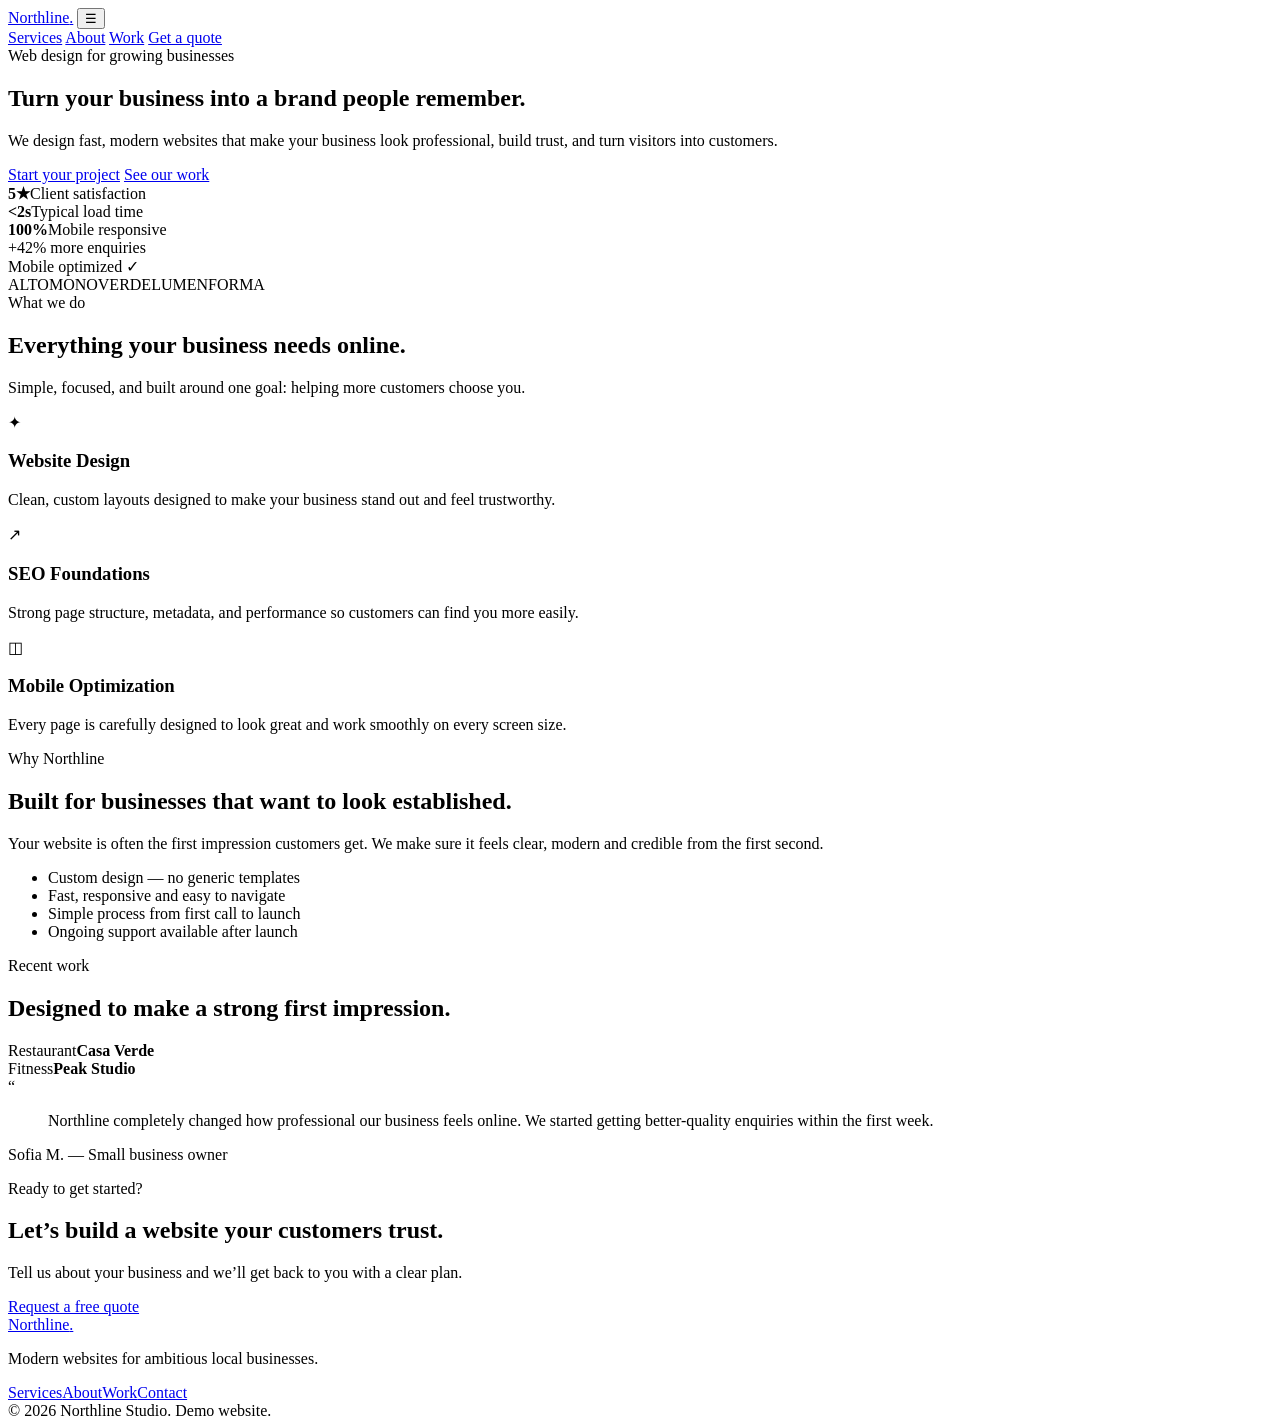
==== index.html @ 2c98f2bd "Add demo customer website homepage" ====
<!DOCTYPE html>
<html lang="en">
<head>
  <meta charset="UTF-8" />
  <meta name="viewport" content="width=device-width, initial-scale=1.0" />
  <meta name="description" content="Northline Studio creates modern websites for ambitious local businesses." />
  <title>Northline Studio — Modern Websites for Local Businesses</title>
  <link rel="preconnect" href="https://fonts.googleapis.com">
  <link rel="preconnect" href="https://fonts.gstatic.com" crossorigin>
  <link href="https://fonts.googleapis.com/css2?family=Manrope:wght@400;500;600;700;800&display=swap" rel="stylesheet">
  <link rel="stylesheet" href="styles.css" />
</head>
<body>
  <header class="site-header">
    <div class="container nav">
      <a class="brand" href="#top">Northline<span>.</span></a>
      <button class="menu-toggle" aria-label="Open menu">☰</button>
      <nav class="nav-links">
        <a href="#services">Services</a>
        <a href="#about">About</a>
        <a href="#work">Work</a>
        <a href="#contact" class="nav-cta">Get a quote</a>
      </nav>
    </div>
  </header>

  <main id="top">
    <section class="hero">
      <div class="container hero-grid">
        <div class="hero-copy reveal">
          <div class="eyebrow">Web design for growing businesses</div>
          <h1>Turn your business into a brand people remember.</h1>
          <p>We design fast, modern websites that make your business look professional, build trust, and turn visitors into customers.</p>
          <div class="hero-actions">
            <a href="#contact" class="btn btn-primary">Start your project</a>
            <a href="#work" class="btn btn-secondary">See our work</a>
          </div>
          <div class="hero-proof">
            <div><strong>5★</strong><span>Client satisfaction</span></div>
            <div><strong>&lt;2s</strong><span>Typical load time</span></div>
            <div><strong>100%</strong><span>Mobile responsive</span></div>
          </div>
        </div>
        <div class="hero-card reveal">
          <div class="browser">
            <div class="browser-top"><span></span><span></span><span></span></div>
            <div class="mock-site">
              <div class="mock-nav"></div>
              <div class="mock-title"></div>
              <div class="mock-copy"></div>
              <div class="mock-copy short"></div>
              <div class="mock-button"></div>
              <div class="mock-grid"><div></div><div></div><div></div></div>
            </div>
          </div>
          <div class="floating-card fc-one">+42% more enquiries</div>
          <div class="floating-card fc-two">Mobile optimized ✓</div>
        </div>
      </div>
    </section>

    <section class="logo-strip">
      <div class="container logos">
        <span>ALTO</span><span>MONO</span><span>VERDE</span><span>LUMEN</span><span>FORMA</span>
      </div>
    </section>

    <section id="services" class="section">
      <div class="container">
        <div class="section-head reveal">
          <div class="eyebrow">What we do</div>
          <h2>Everything your business needs online.</h2>
          <p>Simple, focused, and built around one goal: helping more customers choose you.</p>
        </div>
        <div class="cards">
          <article class="card reveal"><div class="icon">✦</div><h3>Website Design</h3><p>Clean, custom layouts designed to make your business stand out and feel trustworthy.</p></article>
          <article class="card reveal"><div class="icon">↗</div><h3>SEO Foundations</h3><p>Strong page structure, metadata, and performance so customers can find you more easily.</p></article>
          <article class="card reveal"><div class="icon">◫</div><h3>Mobile Optimization</h3><p>Every page is carefully designed to look great and work smoothly on every screen size.</p></article>
        </div>
      </div>
    </section>

    <section id="about" class="section section-soft">
      <div class="container split">
        <div class="reveal"><div class="eyebrow">Why Northline</div><h2>Built for businesses that want to look established.</h2></div>
        <div class="about-copy reveal">
          <p>Your website is often the first impression customers get. We make sure it feels clear, modern and credible from the first second.</p>
          <ul>
            <li>Custom design — no generic templates</li>
            <li>Fast, responsive and easy to navigate</li>
            <li>Simple process from first call to launch</li>
            <li>Ongoing support available after launch</li>
          </ul>
        </div>
      </div>
    </section>

    <section id="work" class="section">
      <div class="container">
        <div class="section-head reveal">
          <div class="eyebrow">Recent work</div>
          <h2>Designed to make a strong first impression.</h2>
        </div>
        <div class="projects">
          <article class="project project-a reveal">
            <div class="project-visual"><div class="project-window"><div class="project-bar"></div><div class="project-block lg"></div><div class="project-block md"></div><div class="project-pill"></div></div></div>
            <div class="project-meta"><span>Restaurant</span><strong>Casa Verde</strong></div>
          </article>
          <article class="project project-b reveal">
            <div class="project-visual"><div class="project-window"><div class="project-bar"></div><div class="project-block lg"></div><div class="project-block md"></div><div class="project-pill"></div></div></div>
            <div class="project-meta"><span>Fitness</span><strong>Peak Studio</strong></div>
          </article>
        </div>
      </div>
    </section>

    <section class="testimonial section-soft">
      <div class="container narrow reveal">
        <div class="quote-mark">“</div>
        <blockquote>Northline completely changed how professional our business feels online. We started getting better-quality enquiries within the first week.</blockquote>
        <p class="quote-author">Sofia M. — Small business owner</p>
      </div>
    </section>

    <section id="contact" class="section contact">
      <div class="container contact-box reveal">
        <div><div class="eyebrow light">Ready to get started?</div><h2>Let’s build a website your customers trust.</h2><p>Tell us about your business and we’ll get back to you with a clear plan.</p></div>
        <a class="btn btn-light" href="mailto:hello@example.com">Request a free quote</a>
      </div>
    </section>
  </main>

  <footer>
    <div class="container footer-grid">
      <div><a class="brand" href="#top">Northline<span>.</span></a><p>Modern websites for ambitious local businesses.</p></div>
      <div class="footer-links"><a href="#services">Services</a><a href="#about">About</a><a href="#work">Work</a><a href="#contact">Contact</a></div>
    </div>
    <div class="container footer-bottom">© 2026 Northline Studio. Demo website.</div>
  </footer>

  <script src="script.js"></script>
</body>
</html>
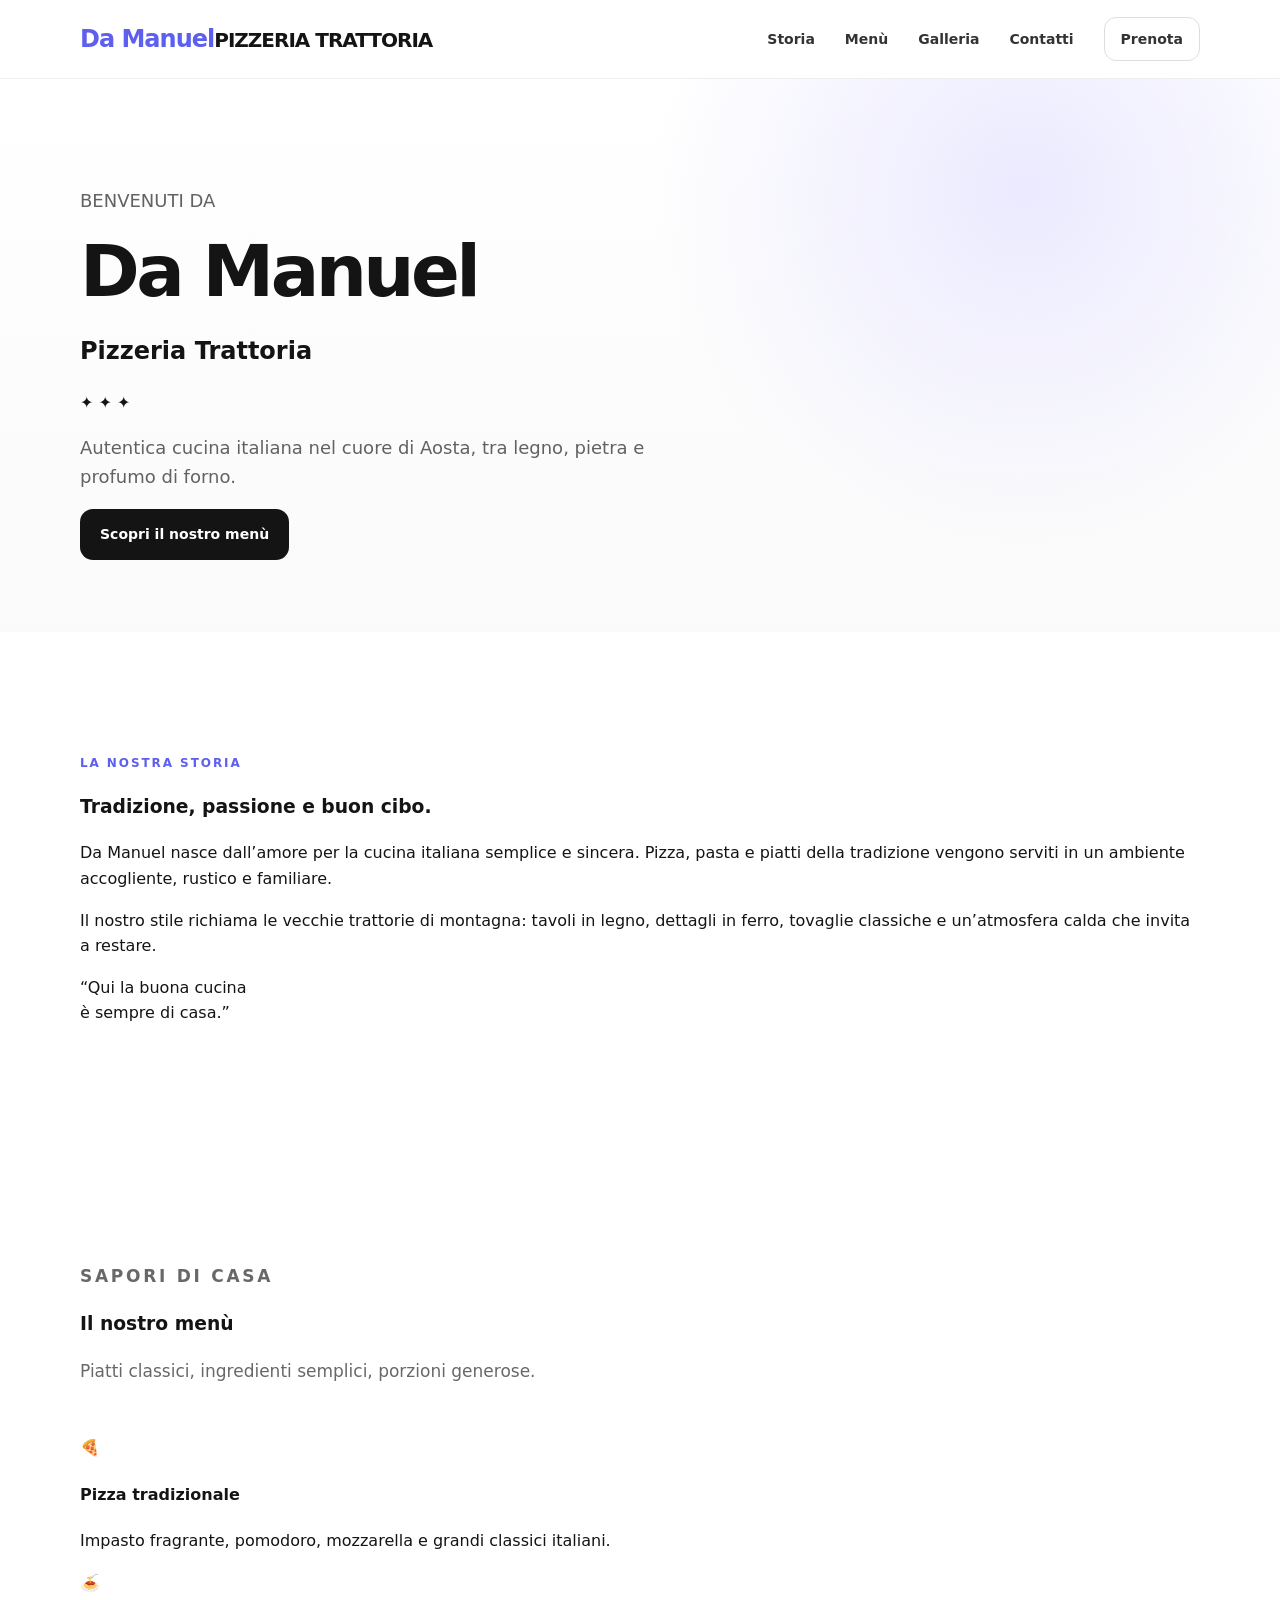
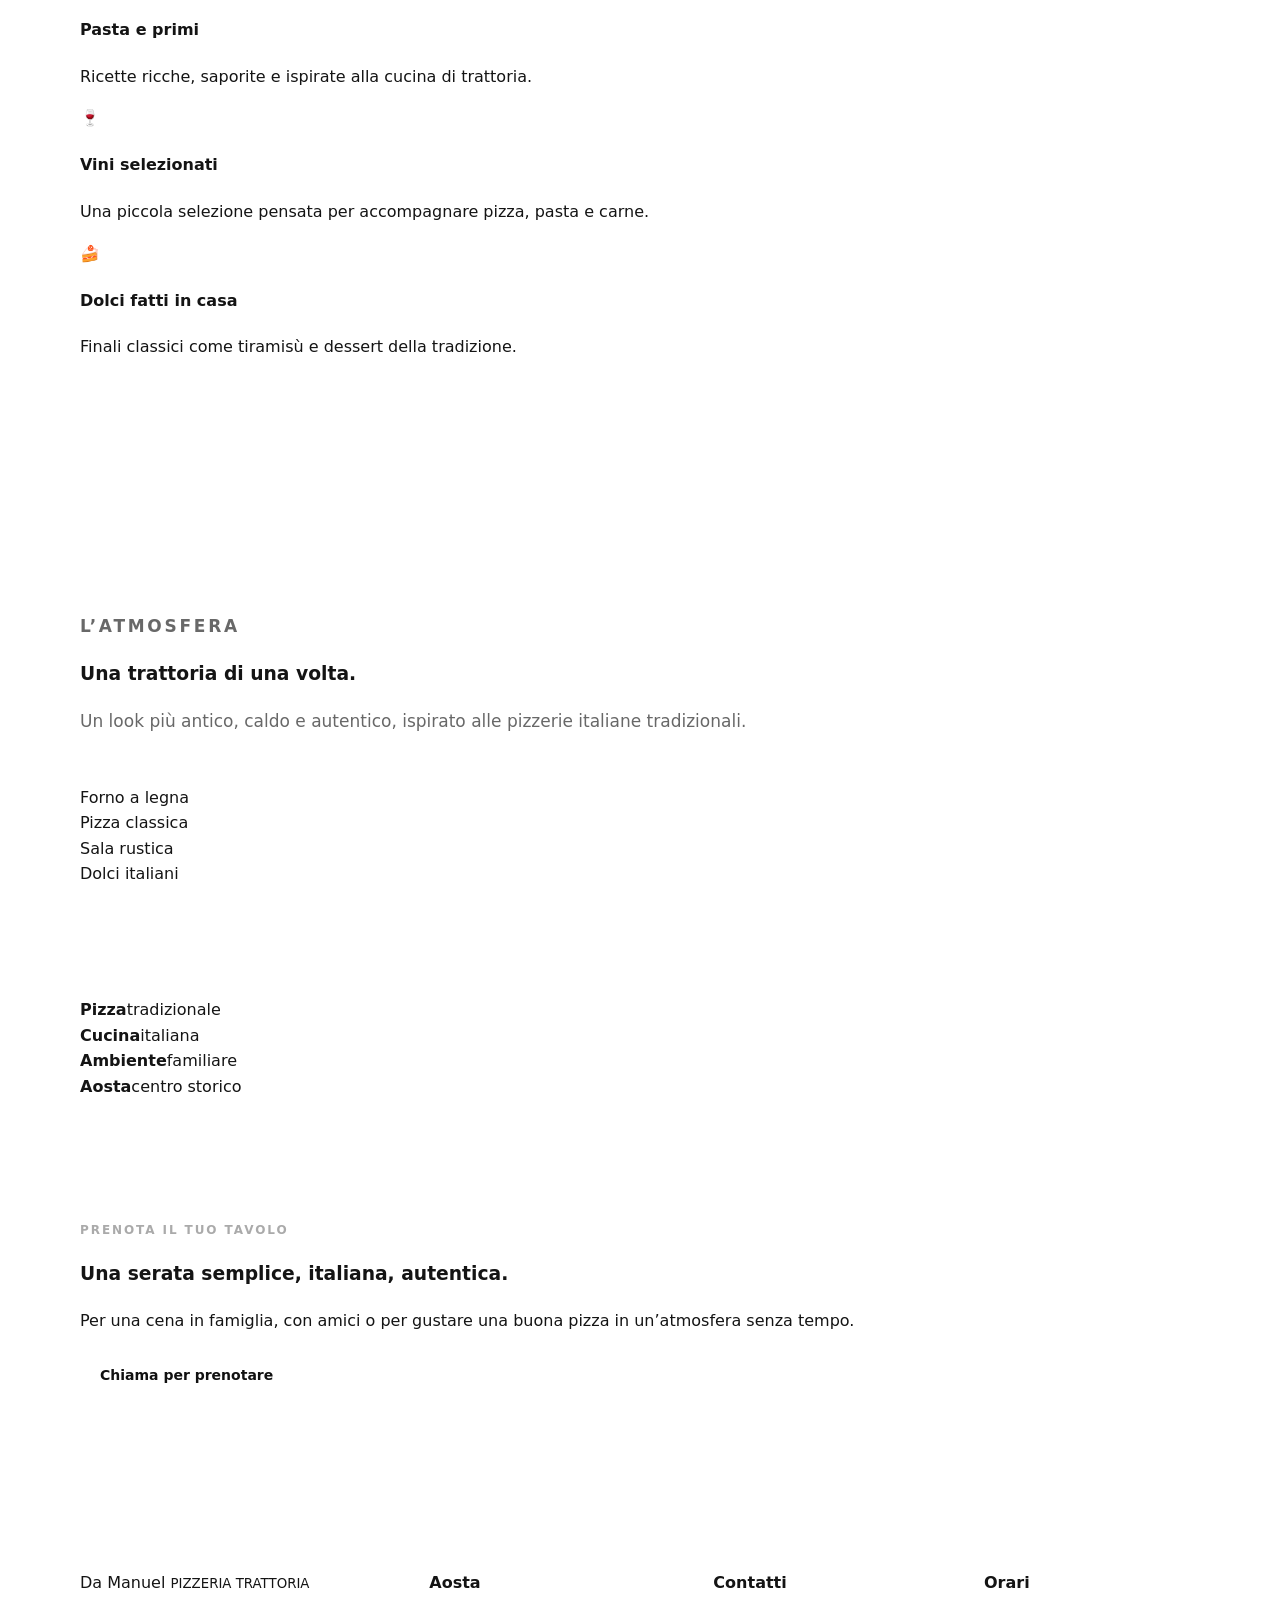
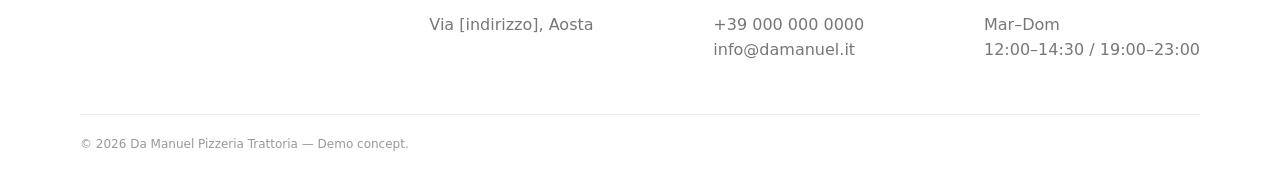
==== commit e0f3d61b: "Transform demo into vintage Da Manuel restaurant site" ====
--- a/index.html
+++ b/index.html
@@ -1,141 +1,147 @@
 <!DOCTYPE html>
-<html lang="en">
+<html lang="it">
 <head>
   <meta charset="UTF-8" />
   <meta name="viewport" content="width=device-width, initial-scale=1.0" />
-  <meta name="description" content="Northline Studio creates modern websites for ambitious local businesses." />
-  <title>Northline Studio — Modern Websites for Local Businesses</title>
+  <meta name="description" content="Da Manuel — pizzeria e trattoria ad Aosta. Atmosfera rustica, cucina italiana e pizza tradizionale." />
+  <title>Da Manuel — Pizzeria Trattoria Aosta</title>
   <link rel="preconnect" href="https://fonts.googleapis.com">
   <link rel="preconnect" href="https://fonts.gstatic.com" crossorigin>
-  <link href="https://fonts.googleapis.com/css2?family=Manrope:wght@400;500;600;700;800&display=swap" rel="stylesheet">
+  <link href="https://fonts.googleapis.com/css2?family=Cormorant+Garamond:ital,wght@0,500;0,600;0,700;1,600&family=Libre+Baskerville:wght@400;700&display=swap" rel="stylesheet">
   <link rel="stylesheet" href="styles.css" />
 </head>
 <body>
   <header class="site-header">
     <div class="container nav">
-      <a class="brand" href="#top">Northline<span>.</span></a>
-      <button class="menu-toggle" aria-label="Open menu">☰</button>
+      <a class="brand" href="#top"><span class="script">Da Manuel</span><small>PIZZERIA TRATTORIA</small></a>
+      <button class="menu-toggle" aria-label="Apri menu">☰</button>
       <nav class="nav-links">
-        <a href="#services">Services</a>
-        <a href="#about">About</a>
-        <a href="#work">Work</a>
-        <a href="#contact" class="nav-cta">Get a quote</a>
+        <a href="#storia">Storia</a>
+        <a href="#menu">Menù</a>
+        <a href="#galleria">Galleria</a>
+        <a href="#contatti">Contatti</a>
+        <a href="#prenota" class="nav-cta">Prenota</a>
       </nav>
     </div>
   </header>
 
   <main id="top">
-    <section class="hero">
-      <div class="container hero-grid">
-        <div class="hero-copy reveal">
-          <div class="eyebrow">Web design for growing businesses</div>
-          <h1>Turn your business into a brand people remember.</h1>
-          <p>We design fast, modern websites that make your business look professional, build trust, and turn visitors into customers.</p>
-          <div class="hero-actions">
-            <a href="#contact" class="btn btn-primary">Start your project</a>
-            <a href="#work" class="btn btn-secondary">See our work</a>
-          </div>
-          <div class="hero-proof">
-            <div><strong>5★</strong><span>Client satisfaction</span></div>
-            <div><strong>&lt;2s</strong><span>Typical load time</span></div>
-            <div><strong>100%</strong><span>Mobile responsive</span></div>
-          </div>
+    <section class="hero old-paper">
+      <div class="hero-overlay"></div>
+      <div class="container hero-inner reveal">
+        <p class="overline">BENVENUTI DA</p>
+        <h1>Da Manuel</h1>
+        <h2>Pizzeria Trattoria</h2>
+        <div class="ornament">✦ ✦ ✦</div>
+        <p class="hero-copy">Autentica cucina italiana nel cuore di Aosta, tra legno, pietra e profumo di forno.</p>
+        <a href="#menu" class="btn btn-primary">Scopri il nostro menù</a>
+      </div>
+    </section>
+
+    <section id="storia" class="section old-paper">
+      <div class="container story-grid">
+        <div class="reveal">
+          <p class="eyebrow">LA NOSTRA STORIA</p>
+          <h3>Tradizione, passione e buon cibo.</h3>
+          <p>Da Manuel nasce dall’amore per la cucina italiana semplice e sincera. Pizza, pasta e piatti della tradizione vengono serviti in un ambiente accogliente, rustico e familiare.</p>
+          <p>Il nostro stile richiama le vecchie trattorie di montagna: tavoli in legno, dettagli in ferro, tovaglie classiche e un’atmosfera calda che invita a restare.</p>
         </div>
-        <div class="hero-card reveal">
-          <div class="browser">
-            <div class="browser-top"><span></span><span></span><span></span></div>
-            <div class="mock-site">
-              <div class="mock-nav"></div>
-              <div class="mock-title"></div>
-              <div class="mock-copy"></div>
-              <div class="mock-copy short"></div>
-              <div class="mock-button"></div>
-              <div class="mock-grid"><div></div><div></div><div></div></div>
-            </div>
-          </div>
-          <div class="floating-card fc-one">+42% more enquiries</div>
-          <div class="floating-card fc-two">Mobile optimized ✓</div>
+        <div class="quote-card reveal">
+          <span>“Qui la buona cucina<br>è sempre di casa.”</span>
+          <div class="flag-line"></div>
         </div>
       </div>
     </section>
 
-    <section class="logo-strip">
-      <div class="container logos">
-        <span>ALTO</span><span>MONO</span><span>VERDE</span><span>LUMEN</span><span>FORMA</span>
-      </div>
-    </section>
-
-    <section id="services" class="section">
+    <section id="menu" class="section dark-section">
       <div class="container">
-        <div class="section-head reveal">
-          <div class="eyebrow">What we do</div>
-          <h2>Everything your business needs online.</h2>
-          <p>Simple, focused, and built around one goal: helping more customers choose you.</p>
+        <div class="section-head centered reveal">
+          <p class="eyebrow light">SAPORI DI CASA</p>
+          <h3>Il nostro menù</h3>
+          <p>Piatti classici, ingredienti semplici, porzioni generose.</p>
         </div>
-        <div class="cards">
-          <article class="card reveal"><div class="icon">✦</div><h3>Website Design</h3><p>Clean, custom layouts designed to make your business stand out and feel trustworthy.</p></article>
-          <article class="card reveal"><div class="icon">↗</div><h3>SEO Foundations</h3><p>Strong page structure, metadata, and performance so customers can find you more easily.</p></article>
-          <article class="card reveal"><div class="icon">◫</div><h3>Mobile Optimization</h3><p>Every page is carefully designed to look great and work smoothly on every screen size.</p></article>
-        </div>
-      </div>
-    </section>
-
-    <section id="about" class="section section-soft">
-      <div class="container split">
-        <div class="reveal"><div class="eyebrow">Why Northline</div><h2>Built for businesses that want to look established.</h2></div>
-        <div class="about-copy reveal">
-          <p>Your website is often the first impression customers get. We make sure it feels clear, modern and credible from the first second.</p>
-          <ul>
-            <li>Custom design — no generic templates</li>
-            <li>Fast, responsive and easy to navigate</li>
-            <li>Simple process from first call to launch</li>
-            <li>Ongoing support available after launch</li>
-          </ul>
-        </div>
-      </div>
-    </section>
-
-    <section id="work" class="section">
-      <div class="container">
-        <div class="section-head reveal">
-          <div class="eyebrow">Recent work</div>
-          <h2>Designed to make a strong first impression.</h2>
-        </div>
-        <div class="projects">
-          <article class="project project-a reveal">
-            <div class="project-visual"><div class="project-window"><div class="project-bar"></div><div class="project-block lg"></div><div class="project-block md"></div><div class="project-pill"></div></div></div>
-            <div class="project-meta"><span>Restaurant</span><strong>Casa Verde</strong></div>
+        <div class="menu-grid">
+          <article class="menu-card reveal">
+            <span class="menu-icon">🍕</span>
+            <h4>Pizza tradizionale</h4>
+            <p>Impasto fragrante, pomodoro, mozzarella e grandi classici italiani.</p>
           </article>
-          <article class="project project-b reveal">
-            <div class="project-visual"><div class="project-window"><div class="project-bar"></div><div class="project-block lg"></div><div class="project-block md"></div><div class="project-pill"></div></div></div>
-            <div class="project-meta"><span>Fitness</span><strong>Peak Studio</strong></div>
+          <article class="menu-card reveal">
+            <span class="menu-icon">🍝</span>
+            <h4>Pasta e primi</h4>
+            <p>Ricette ricche, saporite e ispirate alla cucina di trattoria.</p>
+          </article>
+          <article class="menu-card reveal">
+            <span class="menu-icon">🍷</span>
+            <h4>Vini selezionati</h4>
+            <p>Una piccola selezione pensata per accompagnare pizza, pasta e carne.</p>
+          </article>
+          <article class="menu-card reveal">
+            <span class="menu-icon">🍰</span>
+            <h4>Dolci fatti in casa</h4>
+            <p>Finali classici come tiramisù e dessert della tradizione.</p>
           </article>
         </div>
       </div>
     </section>
 
-    <section class="testimonial section-soft">
-      <div class="container narrow reveal">
-        <div class="quote-mark">“</div>
-        <blockquote>Northline completely changed how professional our business feels online. We started getting better-quality enquiries within the first week.</blockquote>
-        <p class="quote-author">Sofia M. — Small business owner</p>
+    <section id="galleria" class="section old-paper">
+      <div class="container">
+        <div class="section-head centered reveal">
+          <p class="eyebrow">L’ATMOSFERA</p>
+          <h3>Una trattoria di una volta.</h3>
+          <p>Un look più antico, caldo e autentico, ispirato alle pizzerie italiane tradizionali.</p>
+        </div>
+        <div class="gallery">
+          <div class="photo photo-one reveal"><span>Forno a legna</span></div>
+          <div class="photo photo-two reveal"><span>Pizza classica</span></div>
+          <div class="photo photo-three reveal"><span>Sala rustica</span></div>
+          <div class="photo photo-four reveal"><span>Dolci italiani</span></div>
+        </div>
       </div>
     </section>
 
-    <section id="contact" class="section contact">
-      <div class="container contact-box reveal">
-        <div><div class="eyebrow light">Ready to get started?</div><h2>Let’s build a website your customers trust.</h2><p>Tell us about your business and we’ll get back to you with a clear plan.</p></div>
-        <a class="btn btn-light" href="mailto:hello@example.com">Request a free quote</a>
+    <section class="features old-paper">
+      <div class="container features-grid">
+        <div><strong>Pizza</strong><span>tradizionale</span></div>
+        <div><strong>Cucina</strong><span>italiana</span></div>
+        <div><strong>Ambiente</strong><span>familiare</span></div>
+        <div><strong>Aosta</strong><span>centro storico</span></div>
+      </div>
+    </section>
+
+    <section id="prenota" class="section booking-section">
+      <div class="container booking-card reveal">
+        <div>
+          <p class="eyebrow light">PRENOTA IL TUO TAVOLO</p>
+          <h3>Una serata semplice, italiana, autentica.</h3>
+          <p>Per una cena in famiglia, con amici o per gustare una buona pizza in un’atmosfera senza tempo.</p>
+        </div>
+        <a href="tel:+390000000000" class="btn btn-light">Chiama per prenotare</a>
       </div>
     </section>
   </main>
 
-  <footer>
+  <footer id="contatti">
     <div class="container footer-grid">
-      <div><a class="brand" href="#top">Northline<span>.</span></a><p>Modern websites for ambitious local businesses.</p></div>
-      <div class="footer-links"><a href="#services">Services</a><a href="#about">About</a><a href="#work">Work</a><a href="#contact">Contact</a></div>
+      <div class="footer-brand">
+        <span class="script">Da Manuel</span>
+        <small>PIZZERIA TRATTORIA</small>
+      </div>
+      <div>
+        <strong>Aosta</strong>
+        <p>Via [indirizzo], Aosta</p>
+      </div>
+      <div>
+        <strong>Contatti</strong>
+        <p>+39 000 000 0000<br>info@damanuel.it</p>
+      </div>
+      <div>
+        <strong>Orari</strong>
+        <p>Mar–Dom<br>12:00–14:30 / 19:00–23:00</p>
+      </div>
     </div>
-    <div class="container footer-bottom">© 2026 Northline Studio. Demo website.</div>
+    <div class="container footer-bottom">© 2026 Da Manuel Pizzeria Trattoria — Demo concept.</div>
   </footer>
 
   <script src="script.js"></script>
--- a/styles.css
+++ b/styles.css
@@ -0,0 +1 @@
+*{box-sizing:border-box}html{scroll-behavior:smooth}body{margin:0;font-family:Manrope,system-ui,sans-serif;color:#141414;background:#fff;line-height:1.6}.container{width:min(1120px,calc(100% - 40px));margin:auto}.site-header{position:sticky;top:0;z-index:50;background:rgba(255,255,255,.9);backdrop-filter:blur(18px);border-bottom:1px solid #eee}.nav{height:78px;display:flex;align-items:center;justify-content:space-between}.brand{font-weight:800;font-size:24px;color:#141414;text-decoration:none;letter-spacing:-1px}.brand span{color:#5d5fef}.nav-links{display:flex;align-items:center;gap:30px}.nav-links a{color:#333;text-decoration:none;font-size:14px;font-weight:600}.nav-cta{padding:10px 16px;border:1px solid #ddd;border-radius:12px}.menu-toggle{display:none;border:0;background:transparent;font-size:25px}.hero{padding:90px 0 72px;background:radial-gradient(circle at 80% 20%,#ebeaff 0,transparent 33%),linear-gradient(#fff,#fafafa)}.hero-grid{display:grid;grid-template-columns:1.06fr .94fr;gap:70px;align-items:center}.eyebrow{text-transform:uppercase;letter-spacing:.16em;font-size:12px;font-weight:800;color:#5d5fef;margin-bottom:18px}.hero h1,.section h2,.contact h2{font-size:clamp(42px,6vw,72px);line-height:1.03;letter-spacing:-.05em;margin:0 0 24px}.hero p{font-size:18px;color:#626262;max-width:620px}.hero-actions{display:flex;gap:12px;margin:30px 0 42px}.btn{display:inline-flex;align-items:center;justify-content:center;text-decoration:none;border-radius:13px;padding:14px 20px;font-weight:700;font-size:14px}.btn-primary{background:#141414;color:white}.btn-secondary{background:#fff;color:#141414;border:1px solid #dedede}.hero-proof{display:flex;gap:30px;flex-wrap:wrap}.hero-proof div{display:flex;flex-direction:column}.hero-proof strong{font-size:18px}.hero-proof span{font-size:12px;color:#777}.hero-card{position:relative;padding:30px}.browser{border-radius:24px;background:#111;padding:12px;box-shadow:0 30px 80px rgba(0,0,0,.2);transform:rotate(2deg)}.browser-top{height:34px;display:flex;gap:7px;align-items:center;padding:0 5px}.browser-top span{width:8px;height:8px;border-radius:50%;background:#555}.mock-site{background:#f7f7f7;border-radius:14px;padding:26px;min-height:390px}.mock-nav{height:10px;width:40%;background:#d5d5d5;border-radius:20px;margin-bottom:70px}.mock-title{height:42px;width:82%;background:#222;border-radius:8px;margin-bottom:16px}.mock-copy{height:10px;width:74%;background:#cfcfcf;border-radius:8px;margin:8px 0}.mock-copy.short{width:56%}.mock-button{height:36px;width:120px;background:#5d5fef;border-radius:10px;margin:26px 0}.mock-grid{display:grid;grid-template-columns:repeat(3,1fr);gap:10px;margin-top:55px}.mock-grid div{height:80px;border-radius:10px;background:#e7e7e7}.floating-card{position:absolute;background:white;border:1px solid #eee;border-radius:14px;padding:11px 15px;box-shadow:0 16px 50px rgba(0,0,0,.12);font-size:13px;font-weight:700}.fc-one{left:-10px;bottom:80px}.fc-two{right:-8px;top:85px}.logo-strip{border-top:1px solid #eee;border-bottom:1px solid #eee;padding:24px 0}.logos{display:flex;justify-content:space-between;gap:20px;flex-wrap:wrap;color:#999;font-weight:800;letter-spacing:.16em}.section{padding:110px 0}.section-head{max-width:760px;margin-bottom:50px}.section h2{font-size:clamp(34px,4vw,54px)}.section-head p,.about-copy p{color:#686868;font-size:17px}.cards{display:grid;grid-template-columns:repeat(3,1fr);gap:20px}.card{border:1px solid #e9e9e9;border-radius:20px;padding:30px;background:white}.icon{width:44px;height:44px;border-radius:12px;background:#efefff;display:grid;place-items:center;color:#5d5fef;font-size:20px;margin-bottom:22px}.card h3{font-size:20px;margin:0 0 12px}.card p{color:#666;margin:0}.section-soft{background:#f7f7f8}.split{display:grid;grid-template-columns:1fr 1fr;gap:70px;align-items:start}.about-copy ul{padding:0;list-style:none;margin-top:30px}.about-copy li{padding:14px 0;border-bottom:1px solid #ddd;font-weight:600}.about-copy li:before{content:"✓";color:#5d5fef;margin-right:10px}.projects{display:grid;grid-template-columns:1fr 1fr;gap:24px}.project-visual{border-radius:24px;padding:55px;min-height:430px;display:flex;align-items:center}.project-a .project-visual{background:#dfeee5}.project-b .project-visual{background:#e4e3f7}.project-window{background:white;border-radius:16px;width:100%;height:280px;padding:20px;box-shadow:0 18px 50px rgba(0,0,0,.12)}.project-bar{width:35%;height:9px;background:#d9d9d9;border-radius:12px;margin-bottom:58px}.project-block{height:20px;background:#202020;border-radius:6px;margin-bottom:10px}.project-block.lg{width:78%}.project-block.md{width:58%;background:#c9c9c9;height:9px}.project-pill{width:105px;height:30px;border-radius:10px;background:#5d5fef;margin-top:22px}.project-meta{display:flex;justify-content:space-between;padding-top:14px}.project-meta span{color:#777}.narrow{max-width:800px;text-align:center}.quote-mark{font-size:78px;line-height:1;color:#5d5fef}.testimonial blockquote{font-size:clamp(26px,4vw,40px);line-height:1.25;letter-spacing:-.03em;margin:0}.quote-author{color:#777;margin-top:24px}.contact{padding-top:90px}.contact-box{background:#171717;color:white;border-radius:28px;padding:58px;display:flex;align-items:end;justify-content:space-between;gap:40px}.contact h2{font-size:clamp(34px,4vw,52px);max-width:700px}.contact p{color:#aaa}.light{color:#aaa}.btn-light{background:white;color:#111;white-space:nowrap}footer{padding:60px 0 25px}.footer-grid{display:flex;justify-content:space-between;gap:40px}.footer-grid p{color:#777}.footer-links{display:flex;gap:24px;align-items:flex-start}.footer-links a{color:#444;text-decoration:none}.footer-bottom{border-top:1px solid #eee;padding-top:20px;margin-top:35px;color:#999;font-size:12px}.reveal{opacity:0;transform:translateY(20px);transition:.7s ease}.reveal.visible{opacity:1;transform:none}@media(max-width:800px){.menu-toggle{display:block}.nav-links{display:none;position:absolute;left:20px;right:20px;top:70px;background:white;border:1px solid #eee;border-radius:18px;padding:18px;flex-direction:column;align-items:stretch}.nav-links.open{display:flex}.hero{padding-top:60px}.hero-grid,.split,.projects,.cards{grid-template-columns:1fr}.hero-grid{gap:40px}.hero-card{padding:10px}.section{padding:76px 0}.project-visual{min-height:330px;padding:32px}.contact-box{padding:38px 28px;flex-direction:column;align-items:flex-start}.footer-grid{flex-direction:column}.footer-links{flex-wrap:wrap}.logos{justify-content:center;gap:30px}.hero-proof{gap:18px}}
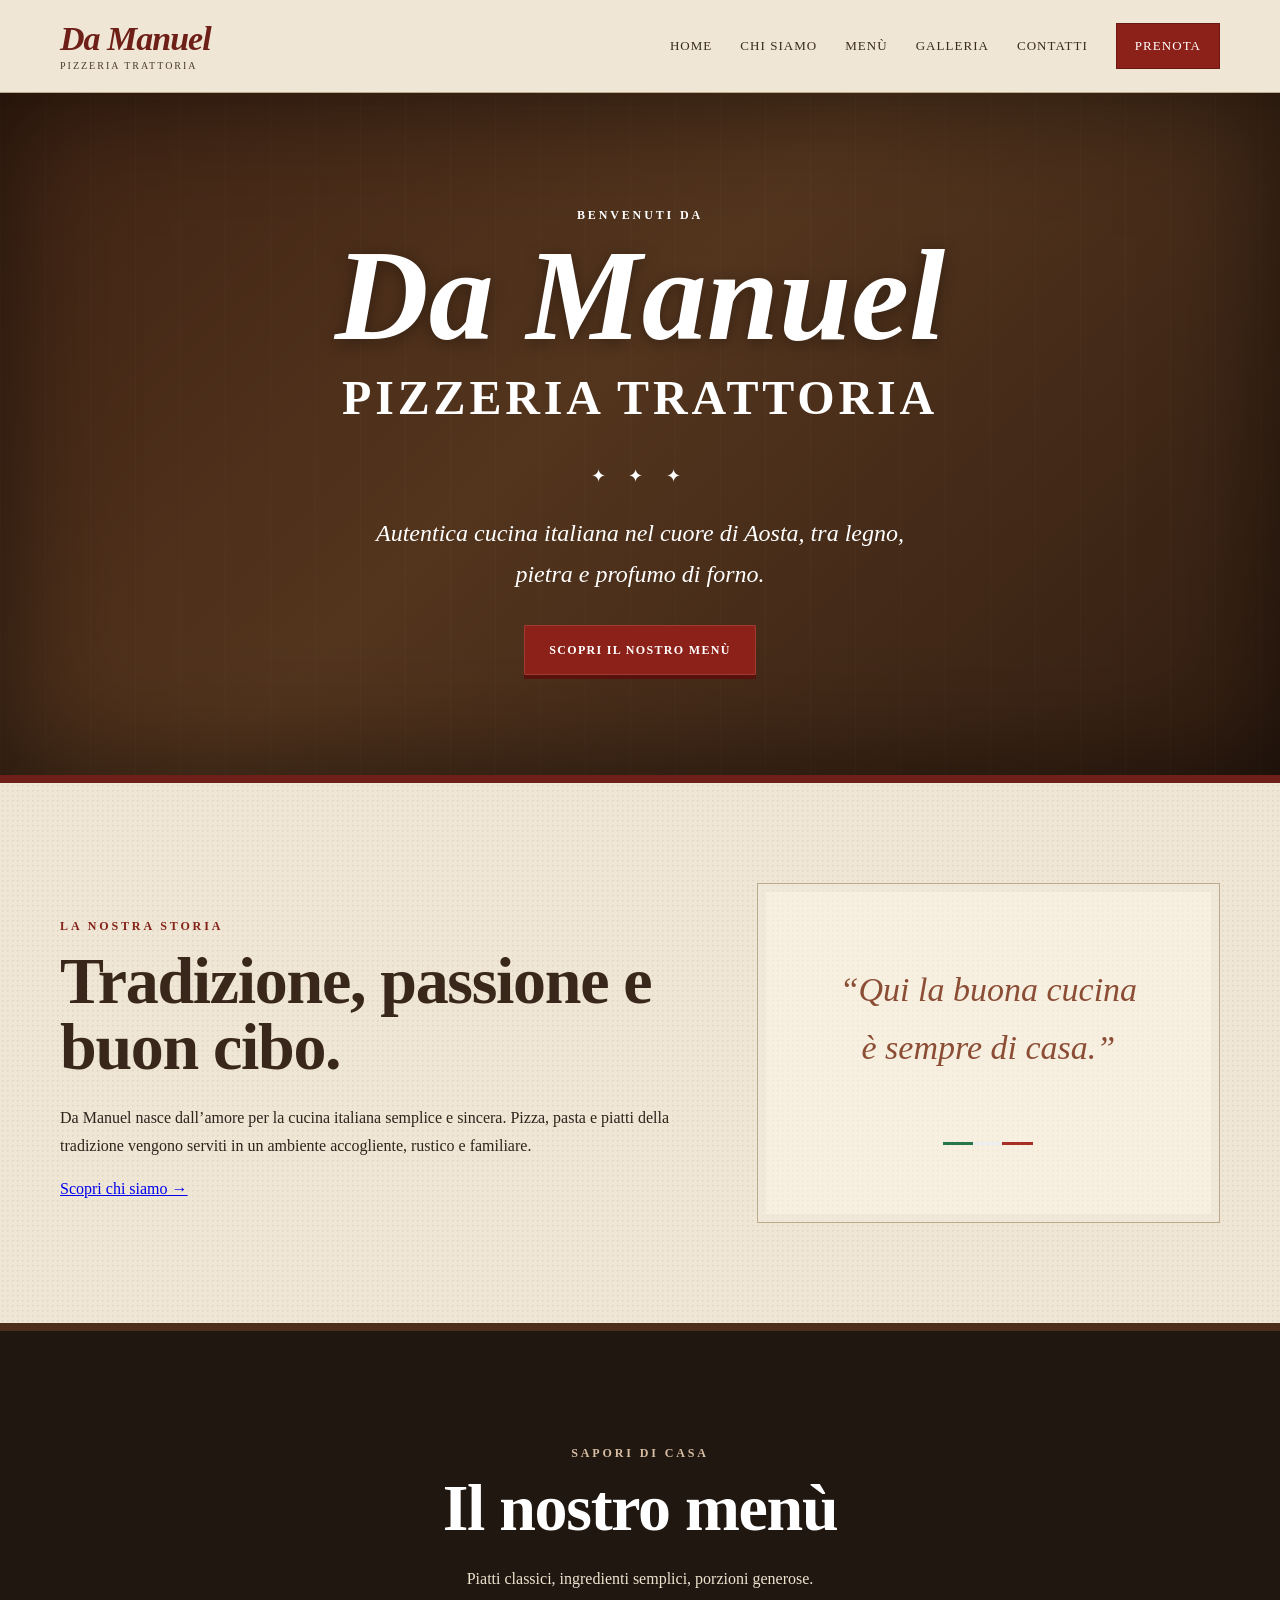
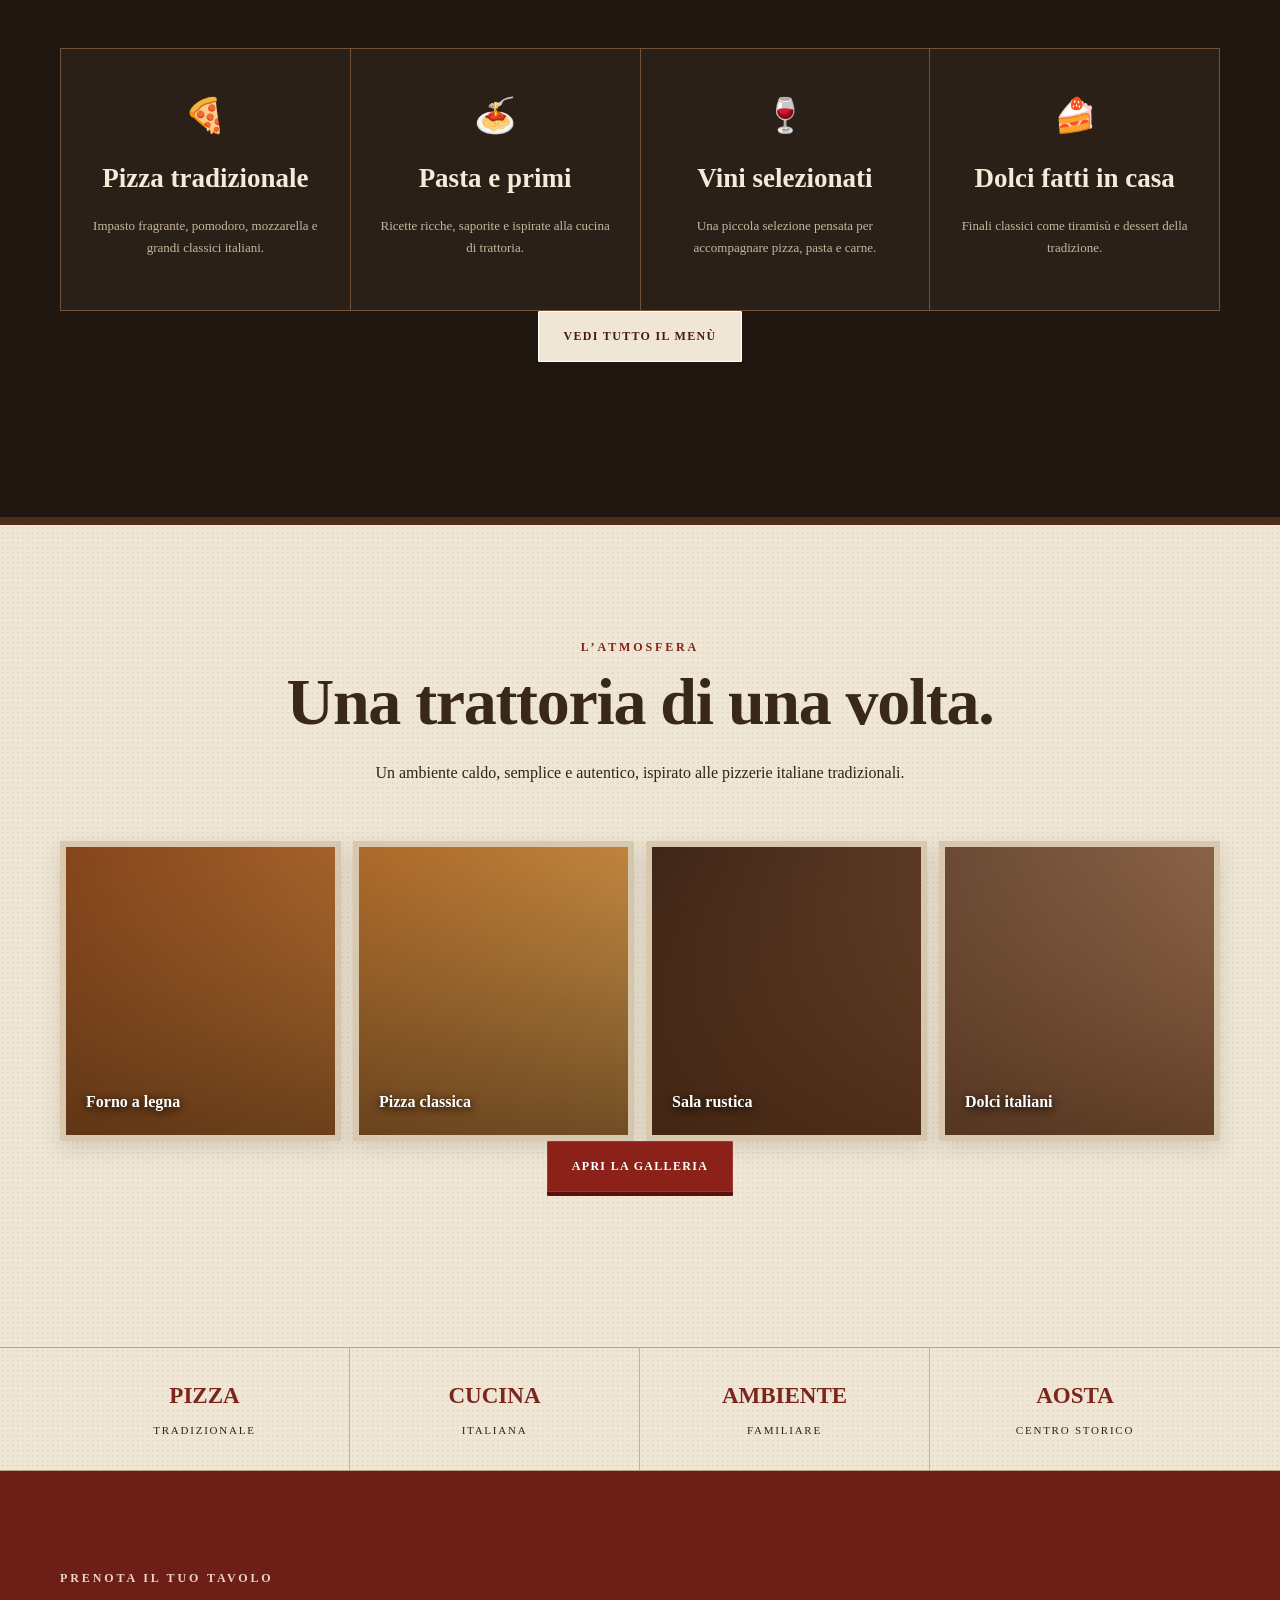
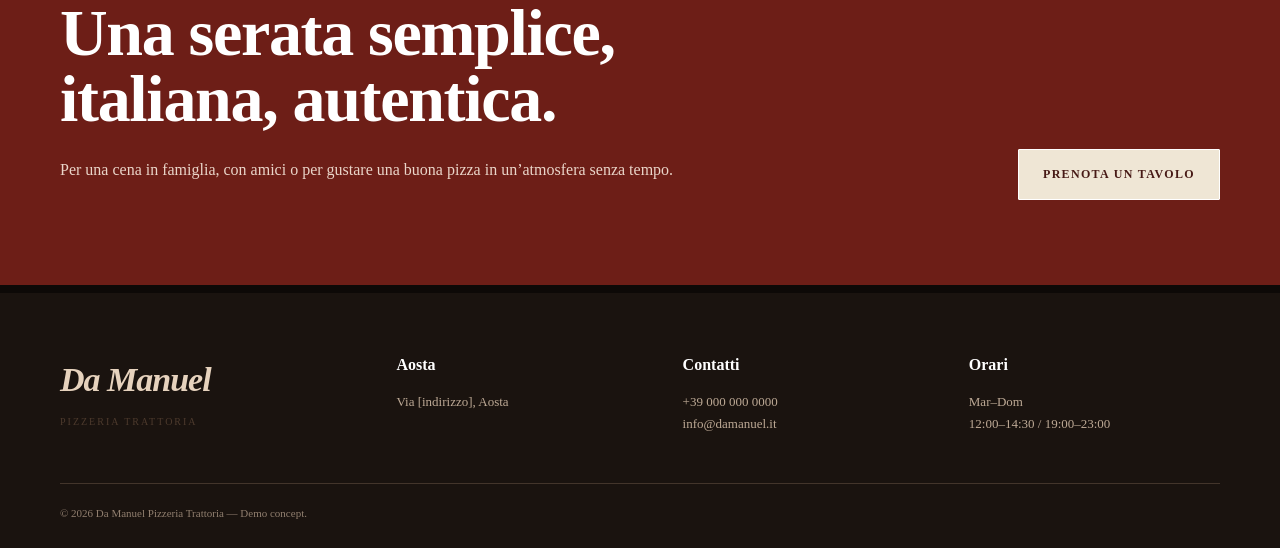
==== commit 8663be57: "Convert restaurant site to multi-page navigation" ====
--- a/index.html
+++ b/index.html
@@ -13,19 +13,20 @@
 <body>
   <header class="site-header">
     <div class="container nav">
-      <a class="brand" href="#top"><span class="script">Da Manuel</span><small>PIZZERIA TRATTORIA</small></a>
+      <a class="brand" href="index.html"><span class="script">Da Manuel</span><small>PIZZERIA TRATTORIA</small></a>
       <button class="menu-toggle" aria-label="Apri menu">☰</button>
       <nav class="nav-links">
-        <a href="#storia">Storia</a>
-        <a href="#menu">Menù</a>
-        <a href="#galleria">Galleria</a>
-        <a href="#contatti">Contatti</a>
-        <a href="#prenota" class="nav-cta">Prenota</a>
+        <a class="active" href="index.html">Home</a>
+        <a href="about.html">Chi siamo</a>
+        <a href="menu.html">Menù</a>
+        <a href="gallery.html">Galleria</a>
+        <a href="contact.html">Contatti</a>
+        <a href="contact.html#prenota" class="nav-cta">Prenota</a>
       </nav>
     </div>
   </header>
 
-  <main id="top">
+  <main>
     <section class="hero old-paper">
       <div class="hero-overlay"></div>
       <div class="container hero-inner reveal">
@@ -34,17 +35,17 @@
         <h2>Pizzeria Trattoria</h2>
         <div class="ornament">✦ ✦ ✦</div>
         <p class="hero-copy">Autentica cucina italiana nel cuore di Aosta, tra legno, pietra e profumo di forno.</p>
-        <a href="#menu" class="btn btn-primary">Scopri il nostro menù</a>
+        <a href="menu.html" class="btn btn-primary">Scopri il nostro menù</a>
       </div>
     </section>
 
-    <section id="storia" class="section old-paper">
+    <section class="section old-paper">
       <div class="container story-grid">
         <div class="reveal">
           <p class="eyebrow">LA NOSTRA STORIA</p>
           <h3>Tradizione, passione e buon cibo.</h3>
           <p>Da Manuel nasce dall’amore per la cucina italiana semplice e sincera. Pizza, pasta e piatti della tradizione vengono serviti in un ambiente accogliente, rustico e familiare.</p>
-          <p>Il nostro stile richiama le vecchie trattorie di montagna: tavoli in legno, dettagli in ferro, tovaglie classiche e un’atmosfera calda che invita a restare.</p>
+          <a class="text-link" href="about.html">Scopri chi siamo →</a>
         </div>
         <div class="quote-card reveal">
           <span>“Qui la buona cucina<br>è sempre di casa.”</span>
@@ -53,7 +54,7 @@
       </div>
     </section>
 
-    <section id="menu" class="section dark-section">
+    <section class="section dark-section">
       <div class="container">
         <div class="section-head centered reveal">
           <p class="eyebrow light">SAPORI DI CASA</p>
@@ -61,36 +62,21 @@
           <p>Piatti classici, ingredienti semplici, porzioni generose.</p>
         </div>
         <div class="menu-grid">
-          <article class="menu-card reveal">
-            <span class="menu-icon">🍕</span>
-            <h4>Pizza tradizionale</h4>
-            <p>Impasto fragrante, pomodoro, mozzarella e grandi classici italiani.</p>
-          </article>
-          <article class="menu-card reveal">
-            <span class="menu-icon">🍝</span>
-            <h4>Pasta e primi</h4>
-            <p>Ricette ricche, saporite e ispirate alla cucina di trattoria.</p>
-          </article>
-          <article class="menu-card reveal">
-            <span class="menu-icon">🍷</span>
-            <h4>Vini selezionati</h4>
-            <p>Una piccola selezione pensata per accompagnare pizza, pasta e carne.</p>
-          </article>
-          <article class="menu-card reveal">
-            <span class="menu-icon">🍰</span>
-            <h4>Dolci fatti in casa</h4>
-            <p>Finali classici come tiramisù e dessert della tradizione.</p>
-          </article>
+          <article class="menu-card reveal"><span class="menu-icon">🍕</span><h4>Pizza tradizionale</h4><p>Impasto fragrante, pomodoro, mozzarella e grandi classici italiani.</p></article>
+          <article class="menu-card reveal"><span class="menu-icon">🍝</span><h4>Pasta e primi</h4><p>Ricette ricche, saporite e ispirate alla cucina di trattoria.</p></article>
+          <article class="menu-card reveal"><span class="menu-icon">🍷</span><h4>Vini selezionati</h4><p>Una piccola selezione pensata per accompagnare pizza, pasta e carne.</p></article>
+          <article class="menu-card reveal"><span class="menu-icon">🍰</span><h4>Dolci fatti in casa</h4><p>Finali classici come tiramisù e dessert della tradizione.</p></article>
         </div>
+        <div class="centered button-row"><a href="menu.html" class="btn btn-light">Vedi tutto il menù</a></div>
       </div>
     </section>
 
-    <section id="galleria" class="section old-paper">
+    <section class="section old-paper">
       <div class="container">
         <div class="section-head centered reveal">
           <p class="eyebrow">L’ATMOSFERA</p>
           <h3>Una trattoria di una volta.</h3>
-          <p>Un look più antico, caldo e autentico, ispirato alle pizzerie italiane tradizionali.</p>
+          <p>Un ambiente caldo, semplice e autentico, ispirato alle pizzerie italiane tradizionali.</p>
         </div>
         <div class="gallery">
           <div class="photo photo-one reveal"><span>Forno a legna</span></div>
@@ -98,6 +84,7 @@
           <div class="photo photo-three reveal"><span>Sala rustica</span></div>
           <div class="photo photo-four reveal"><span>Dolci italiani</span></div>
         </div>
+        <div class="centered button-row"><a href="gallery.html" class="btn btn-primary">Apri la galleria</a></div>
       </div>
     </section>
 
@@ -110,40 +97,27 @@
       </div>
     </section>
 
-    <section id="prenota" class="section booking-section">
+    <section class="section booking-section">
       <div class="container booking-card reveal">
         <div>
           <p class="eyebrow light">PRENOTA IL TUO TAVOLO</p>
           <h3>Una serata semplice, italiana, autentica.</h3>
           <p>Per una cena in famiglia, con amici o per gustare una buona pizza in un’atmosfera senza tempo.</p>
         </div>
-        <a href="tel:+390000000000" class="btn btn-light">Chiama per prenotare</a>
+        <a href="contact.html#prenota" class="btn btn-light">Prenota un tavolo</a>
       </div>
     </section>
   </main>
 
-  <footer id="contatti">
+  <footer>
     <div class="container footer-grid">
-      <div class="footer-brand">
-        <span class="script">Da Manuel</span>
-        <small>PIZZERIA TRATTORIA</small>
-      </div>
-      <div>
-        <strong>Aosta</strong>
-        <p>Via [indirizzo], Aosta</p>
-      </div>
-      <div>
-        <strong>Contatti</strong>
-        <p>+39 000 000 0000<br>info@damanuel.it</p>
-      </div>
-      <div>
-        <strong>Orari</strong>
-        <p>Mar–Dom<br>12:00–14:30 / 19:00–23:00</p>
-      </div>
+      <div class="footer-brand"><span class="script">Da Manuel</span><small>PIZZERIA TRATTORIA</small></div>
+      <div><strong>Aosta</strong><p>Via [indirizzo], Aosta</p></div>
+      <div><strong>Contatti</strong><p>+39 000 000 0000<br>info@damanuel.it</p></div>
+      <div><strong>Orari</strong><p>Mar–Dom<br>12:00–14:30 / 19:00–23:00</p></div>
     </div>
     <div class="container footer-bottom">© 2026 Da Manuel Pizzeria Trattoria — Demo concept.</div>
   </footer>
-
   <script src="script.js"></script>
 </body>
 </html>
--- a/styles.css
+++ b/styles.css
@@ -1 +1 @@
-*{box-sizing:border-box}html{scroll-behavior:smooth}body{margin:0;font-family:Manrope,system-ui,sans-serif;color:#141414;background:#fff;line-height:1.6}.container{width:min(1120px,calc(100% - 40px));margin:auto}.site-header{position:sticky;top:0;z-index:50;background:rgba(255,255,255,.9);backdrop-filter:blur(18px);border-bottom:1px solid #eee}.nav{height:78px;display:flex;align-items:center;justify-content:space-between}.brand{font-weight:800;font-size:24px;color:#141414;text-decoration:none;letter-spacing:-1px}.brand span{color:#5d5fef}.nav-links{display:flex;align-items:center;gap:30px}.nav-links a{color:#333;text-decoration:none;font-size:14px;font-weight:600}.nav-cta{padding:10px 16px;border:1px solid #ddd;border-radius:12px}.menu-toggle{display:none;border:0;background:transparent;font-size:25px}.hero{padding:90px 0 72px;background:radial-gradient(circle at 80% 20%,#ebeaff 0,transparent 33%),linear-gradient(#fff,#fafafa)}.hero-grid{display:grid;grid-template-columns:1.06fr .94fr;gap:70px;align-items:center}.eyebrow{text-transform:uppercase;letter-spacing:.16em;font-size:12px;font-weight:800;color:#5d5fef;margin-bottom:18px}.hero h1,.section h2,.contact h2{font-size:clamp(42px,6vw,72px);line-height:1.03;letter-spacing:-.05em;margin:0 0 24px}.hero p{font-size:18px;color:#626262;max-width:620px}.hero-actions{display:flex;gap:12px;margin:30px 0 42px}.btn{display:inline-flex;align-items:center;justify-content:center;text-decoration:none;border-radius:13px;padding:14px 20px;font-weight:700;font-size:14px}.btn-primary{background:#141414;color:white}.btn-secondary{background:#fff;color:#141414;border:1px solid #dedede}.hero-proof{display:flex;gap:30px;flex-wrap:wrap}.hero-proof div{display:flex;flex-direction:column}.hero-proof strong{font-size:18px}.hero-proof span{font-size:12px;color:#777}.hero-card{position:relative;padding:30px}.browser{border-radius:24px;background:#111;padding:12px;box-shadow:0 30px 80px rgba(0,0,0,.2);transform:rotate(2deg)}.browser-top{height:34px;display:flex;gap:7px;align-items:center;padding:0 5px}.browser-top span{width:8px;height:8px;border-radius:50%;background:#555}.mock-site{background:#f7f7f7;border-radius:14px;padding:26px;min-height:390px}.mock-nav{height:10px;width:40%;background:#d5d5d5;border-radius:20px;margin-bottom:70px}.mock-title{height:42px;width:82%;background:#222;border-radius:8px;margin-bottom:16px}.mock-copy{height:10px;width:74%;background:#cfcfcf;border-radius:8px;margin:8px 0}.mock-copy.short{width:56%}.mock-button{height:36px;width:120px;background:#5d5fef;border-radius:10px;margin:26px 0}.mock-grid{display:grid;grid-template-columns:repeat(3,1fr);gap:10px;margin-top:55px}.mock-grid div{height:80px;border-radius:10px;background:#e7e7e7}.floating-card{position:absolute;background:white;border:1px solid #eee;border-radius:14px;padding:11px 15px;box-shadow:0 16px 50px rgba(0,0,0,.12);font-size:13px;font-weight:700}.fc-one{left:-10px;bottom:80px}.fc-two{right:-8px;top:85px}.logo-strip{border-top:1px solid #eee;border-bottom:1px solid #eee;padding:24px 0}.logos{display:flex;justify-content:space-between;gap:20px;flex-wrap:wrap;color:#999;font-weight:800;letter-spacing:.16em}.section{padding:110px 0}.section-head{max-width:760px;margin-bottom:50px}.section h2{font-size:clamp(34px,4vw,54px)}.section-head p,.about-copy p{color:#686868;font-size:17px}.cards{display:grid;grid-template-columns:repeat(3,1fr);gap:20px}.card{border:1px solid #e9e9e9;border-radius:20px;padding:30px;background:white}.icon{width:44px;height:44px;border-radius:12px;background:#efefff;display:grid;place-items:center;color:#5d5fef;font-size:20px;margin-bottom:22px}.card h3{font-size:20px;margin:0 0 12px}.card p{color:#666;margin:0}.section-soft{background:#f7f7f8}.split{display:grid;grid-template-columns:1fr 1fr;gap:70px;align-items:start}.about-copy ul{padding:0;list-style:none;margin-top:30px}.about-copy li{padding:14px 0;border-bottom:1px solid #ddd;font-weight:600}.about-copy li:before{content:"✓";color:#5d5fef;margin-right:10px}.projects{display:grid;grid-template-columns:1fr 1fr;gap:24px}.project-visual{border-radius:24px;padding:55px;min-height:430px;display:flex;align-items:center}.project-a .project-visual{background:#dfeee5}.project-b .project-visual{background:#e4e3f7}.project-window{background:white;border-radius:16px;width:100%;height:280px;padding:20px;box-shadow:0 18px 50px rgba(0,0,0,.12)}.project-bar{width:35%;height:9px;background:#d9d9d9;border-radius:12px;margin-bottom:58px}.project-block{height:20px;background:#202020;border-radius:6px;margin-bottom:10px}.project-block.lg{width:78%}.project-block.md{width:58%;background:#c9c9c9;height:9px}.project-pill{width:105px;height:30px;border-radius:10px;background:#5d5fef;margin-top:22px}.project-meta{display:flex;justify-content:space-between;padding-top:14px}.project-meta span{color:#777}.narrow{max-width:800px;text-align:center}.quote-mark{font-size:78px;line-height:1;color:#5d5fef}.testimonial blockquote{font-size:clamp(26px,4vw,40px);line-height:1.25;letter-spacing:-.03em;margin:0}.quote-author{color:#777;margin-top:24px}.contact{padding-top:90px}.contact-box{background:#171717;color:white;border-radius:28px;padding:58px;display:flex;align-items:end;justify-content:space-between;gap:40px}.contact h2{font-size:clamp(34px,4vw,52px);max-width:700px}.contact p{color:#aaa}.light{color:#aaa}.btn-light{background:white;color:#111;white-space:nowrap}footer{padding:60px 0 25px}.footer-grid{display:flex;justify-content:space-between;gap:40px}.footer-grid p{color:#777}.footer-links{display:flex;gap:24px;align-items:flex-start}.footer-links a{color:#444;text-decoration:none}.footer-bottom{border-top:1px solid #eee;padding-top:20px;margin-top:35px;color:#999;font-size:12px}.reveal{opacity:0;transform:translateY(20px);transition:.7s ease}.reveal.visible{opacity:1;transform:none}@media(max-width:800px){.menu-toggle{display:block}.nav-links{display:none;position:absolute;left:20px;right:20px;top:70px;background:white;border:1px solid #eee;border-radius:18px;padding:18px;flex-direction:column;align-items:stretch}.nav-links.open{display:flex}.hero{padding-top:60px}.hero-grid,.split,.projects,.cards{grid-template-columns:1fr}.hero-grid{gap:40px}.hero-card{padding:10px}.section{padding:76px 0}.project-visual{min-height:330px;padding:32px}.contact-box{padding:38px 28px;flex-direction:column;align-items:flex-start}.footer-grid{flex-direction:column}.footer-links{flex-wrap:wrap}.logos{justify-content:center;gap:30px}.hero-proof{gap:18px}}+*{box-sizing:border-box}html{scroll-behavior:smooth}body{margin:0;background:#efe6d5;color:#2f241c;font-family:"Libre Baskerville",serif;line-height:1.7}.container{width:min(1160px,calc(100% - 40px));margin:auto}.old-paper{background-color:#efe6d5;background-image:radial-gradient(rgba(88,61,37,.08) 1px,transparent 1px);background-size:5px 5px}.site-header{position:sticky;top:0;z-index:50;background:rgba(239,230,213,.96);border-bottom:1px solid #bfa98b;box-shadow:0 3px 12px rgba(55,37,24,.08)}.nav{min-height:92px;display:flex;align-items:center;justify-content:space-between}.brand{text-decoration:none;color:#6e1f18;display:flex;flex-direction:column;line-height:1}.script{font-family:"Cormorant Garamond",serif;font-style:italic;font-weight:700;font-size:34px;letter-spacing:-1px}.brand small,.footer-brand small{font-size:10px;letter-spacing:.2em;color:#4d3a2d;margin-top:5px}.nav-links{display:flex;align-items:center;gap:28px}.nav-links a{color:#3a2a20;text-decoration:none;font-size:13px;text-transform:uppercase;letter-spacing:.08em}.nav-links a:hover{color:#8c2119}.nav-cta{background:#8c2119;color:#fff!important;padding:11px 18px;border:1px solid #6c1711}.menu-toggle{display:none;background:transparent;border:0;font-size:25px;color:#4a3427}.hero{min-height:690px;display:grid;place-items:center;position:relative;background:linear-gradient(rgba(43,25,14,.58),rgba(43,25,14,.58)),linear-gradient(135deg,#5c321b 0%,#8a5b33 45%,#3b2416 100%);color:#fff;text-align:center;border-bottom:8px solid #6e1f18}.hero:before{content:"";position:absolute;inset:0;background:repeating-linear-gradient(90deg,rgba(255,255,255,.02) 0 1px,transparent 1px 45px)}.hero-overlay{position:absolute;inset:0;box-shadow:inset 0 0 120px rgba(0,0,0,.55)}.hero-inner{position:relative;max-width:760px;padding:80px 0}.overline,.eyebrow{font-size:12px;letter-spacing:.24em;font-weight:700}.hero h1{font-family:"Cormorant Garamond",serif;font-style:italic;font-size:clamp(70px,11vw,130px);line-height:.8;margin:18px 0 10px;text-shadow:0 3px 16px rgba(0,0,0,.35)}.hero h2{font-family:"Cormorant Garamond",serif;font-size:clamp(28px,5vw,48px);text-transform:uppercase;letter-spacing:.08em;margin:0}.ornament{margin:22px 0;font-size:18px;letter-spacing:.5em}.hero-copy{font-family:"Cormorant Garamond",serif;font-style:italic;font-size:24px;max-width:580px;margin:0 auto 30px}.btn{display:inline-block;text-decoration:none;padding:14px 24px;text-transform:uppercase;letter-spacing:.11em;font-size:12px;font-weight:700;border-radius:1px}.btn-primary{background:#8c2119;color:#fff;border:1px solid #a13a31;box-shadow:0 4px 0 #57120e}.section{padding:100px 0}.story-grid{display:grid;grid-template-columns:1.15fr .85fr;gap:70px;align-items:center}.section h3,.booking-section h3{font-family:"Cormorant Garamond",serif;font-size:clamp(42px,6vw,66px);line-height:1;letter-spacing:-.02em;margin:8px 0 24px;color:#39271c}.eyebrow{color:#842219}.quote-card{min-height:340px;border:1px solid #bda98b;padding:55px;display:grid;place-items:center;text-align:center;background:rgba(255,250,240,.45);box-shadow:inset 0 0 0 8px rgba(122,92,65,.05)}.quote-card span{font-family:"Cormorant Garamond",serif;font-style:italic;font-size:34px;color:#8c4d35}.flag-line{width:90px;height:3px;margin-top:20px;background:linear-gradient(90deg,#28754a 0 33%,#eee 33% 66%,#a72d27 66%)}.dark-section{background:#201711;color:#efe3cf;border-top:8px solid #4d2c1a;border-bottom:8px solid #4d2c1a}.dark-section h3{color:#fff}.centered{text-align:center;max-width:760px;margin:0 auto 55px}.light{color:#d8bda3}.menu-grid{display:grid;grid-template-columns:repeat(4,1fr);gap:1px;background:#70523b;border:1px solid #70523b}.menu-card{background:#2b2018;padding:38px 28px;text-align:center}.menu-icon{font-size:34px}.menu-card h4{font-family:"Cormorant Garamond",serif;font-size:27px;margin:12px 0;color:#f6ead8}.menu-card p{font-size:13px;color:#c8b5a0}.gallery{display:grid;grid-template-columns:repeat(4,1fr);gap:12px}.photo{min-height:300px;display:flex;align-items:flex-end;padding:20px;color:#fff;font-weight:700;text-shadow:0 2px 8px #000;border:6px solid #d8c8ad;box-shadow:0 7px 20px rgba(58,39,26,.14)}.photo-one{background:linear-gradient(rgba(50,24,8,.1),rgba(50,24,8,.65)),linear-gradient(135deg,#8f4a1e,#d68b3e)}.photo-two{background:linear-gradient(rgba(50,24,8,.1),rgba(50,24,8,.65)),linear-gradient(135deg,#bb722d,#e5b15a)}.photo-three{background:linear-gradient(rgba(50,24,8,.1),rgba(50,24,8,.65)),linear-gradient(135deg,#412719,#815637)}.photo-four{background:linear-gradient(rgba(50,24,8,.1),rgba(50,24,8,.65)),linear-gradient(135deg,#71503a,#b98762)}.features{border-top:1px solid #baa488;border-bottom:1px solid #baa488}.features-grid{display:grid;grid-template-columns:repeat(4,1fr)}.features-grid div{text-align:center;padding:28px 15px;border-right:1px solid #c4b196;text-transform:uppercase}.features-grid div:last-child{border-right:0}.features-grid strong{display:block;font-family:"Cormorant Garamond",serif;font-size:23px;color:#7d251b}.features-grid span{font-size:11px;letter-spacing:.16em}.booking-section{background:#6d1e17;color:#fff;padding:85px 0}.booking-card{display:flex;align-items:end;justify-content:space-between;gap:50px}.booking-section h3{color:#fff;max-width:740px}.booking-section p{max-width:700px;color:#ead5c9}.btn-light{background:#efe6d5;color:#471a16;border:1px solid #fff;white-space:nowrap}footer{background:#1a130f;color:#d7c5af;padding:58px 0 25px;border-top:8px solid #0d0907}.footer-grid{display:grid;grid-template-columns:1.2fr 1fr 1fr 1fr;gap:35px}.footer-brand{display:flex;flex-direction:column}.footer-brand .script{color:#e6d2bd}.footer-grid strong{color:#fff}.footer-grid p{font-size:13px;color:#bda995}.footer-bottom{border-top:1px solid #43352b;margin-top:35px;padding-top:20px;font-size:11px;color:#917f6f}.reveal{opacity:0;transform:translateY(16px);transition:.7s ease}.reveal.visible{opacity:1;transform:none}@media(max-width:850px){.menu-toggle{display:block}.nav-links{display:none;position:absolute;top:90px;left:20px;right:20px;background:#efe6d5;border:1px solid #bfa98b;padding:18px;flex-direction:column;align-items:stretch}.nav-links.open{display:flex}.hero{min-height:620px}.story-grid,.booking-card,.footer-grid{grid-template-columns:1fr;display:grid}.menu-grid,.gallery,.features-grid{grid-template-columns:1fr 1fr}.booking-card{align-items:start}.section{padding:72px 0}}@media(max-width:520px){.menu-grid,.gallery,.features-grid{grid-template-columns:1fr}.features-grid div{border-right:0;border-bottom:1px solid #c4b196}.hero h1{font-size:72px}.hero-copy{font-size:20px}.quote-card{padding:35px}.photo{min-height:230px}}
